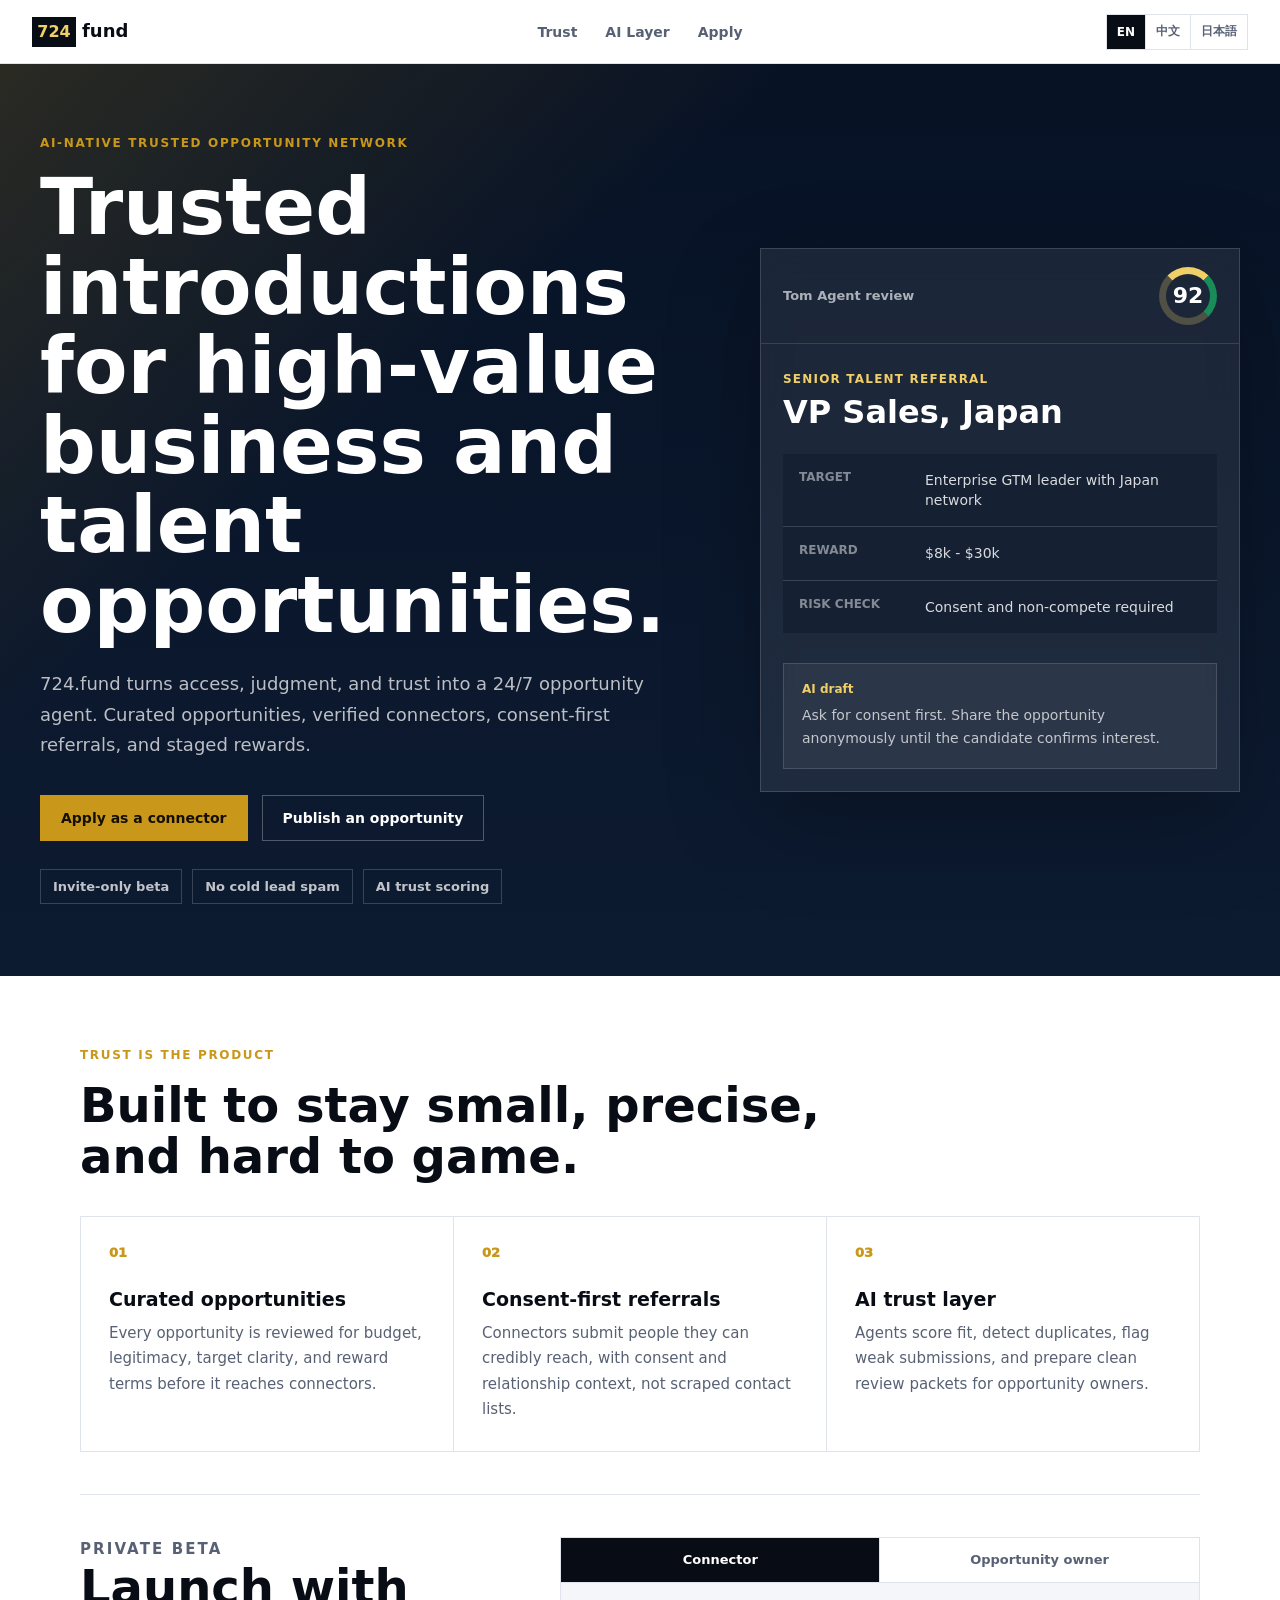
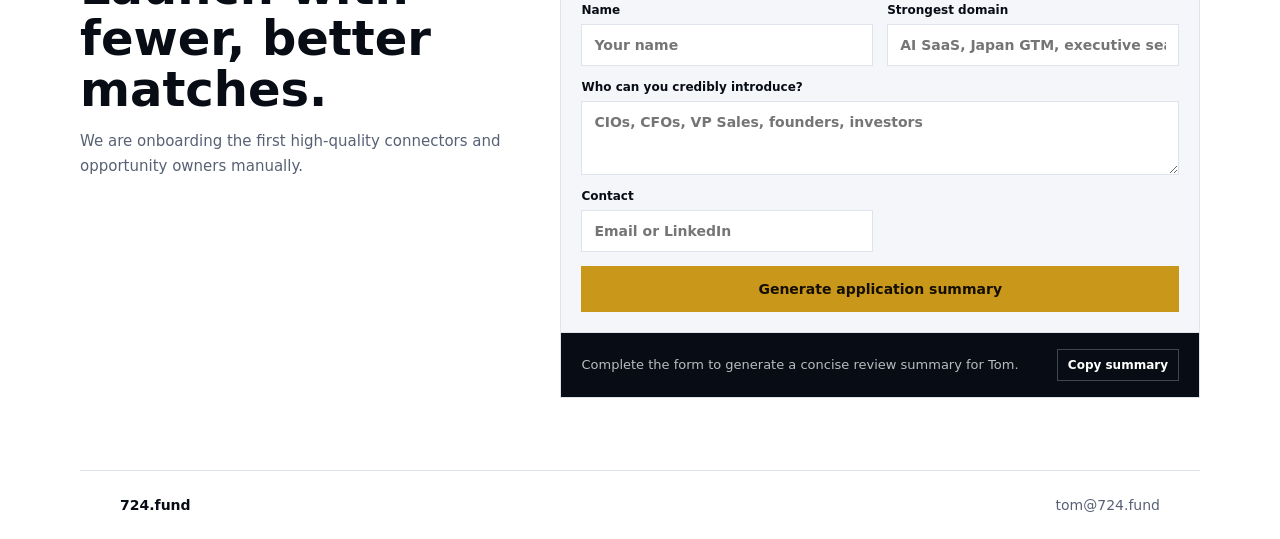
==== index.html @ 27dd355d "Launch multilingual static MVP" ====
<!doctype html>
<html lang="en">
  <head>
    <meta charset="utf-8" />
    <meta name="viewport" content="width=device-width, initial-scale=1" />
    <meta
      http-equiv="Content-Security-Policy"
      content="default-src 'self'; script-src 'self'; style-src 'self'; img-src 'self' data:; font-src 'self'; connect-src 'none'; object-src 'none'; base-uri 'none'; form-action 'self'"
    />
    <meta name="referrer" content="no-referrer" />
    <title>724.fund - Trusted opportunity network</title>
    <meta
      name="description"
      content="724.fund is an AI-native trusted opportunity network for high-value business and talent referrals."
    />
    <link rel="stylesheet" href="styles.css" />
  </head>
  <body>
    <header class="site-header">
      <a class="brand" href="#top" aria-label="724.fund">
        <span class="brand-mark">724</span>
        <span class="brand-name">fund</span>
      </a>

      <nav class="nav" aria-label="Primary">
        <a href="#trust" data-i18n="nav.trust">Trust</a>
        <a href="#ai" data-i18n="nav.ai">AI Layer</a>
        <a href="#apply" data-i18n="nav.apply">Apply</a>
      </nav>

      <div class="header-actions" aria-label="Language selector">
        <button class="lang-button active" type="button" data-lang="en">EN</button>
        <button class="lang-button" type="button" data-lang="zh">中文</button>
        <button class="lang-button" type="button" data-lang="ja">日本語</button>
      </div>
    </header>

    <main id="top">
      <section class="hero">
        <div class="hero-copy">
          <p class="eyebrow" data-i18n="hero.eyebrow">AI-native trusted opportunity network</p>
          <h1 data-i18n="hero.title">Trusted introductions for high-value business and talent opportunities.</h1>
          <p class="lede" data-i18n="hero.lede">
            724.fund turns access, judgment, and trust into a 24/7 opportunity agent. Curated opportunities, verified connectors, consent-first referrals, and staged rewards.
          </p>
          <div class="hero-actions">
            <a class="button button-primary" href="#apply" data-i18n="hero.connectorCta">Apply as a connector</a>
            <a class="button button-secondary" href="#apply" data-i18n="hero.publisherCta">Publish an opportunity</a>
          </div>
          <div class="principles" aria-label="Principles">
            <span data-i18n="hero.p1">Invite-only beta</span>
            <span data-i18n="hero.p2">No cold lead spam</span>
            <span data-i18n="hero.p3">AI trust scoring</span>
          </div>
        </div>

        <aside class="workbench" aria-label="Opportunity agent preview">
          <div class="workbench-header">
            <span data-i18n="preview.label">Tom Agent review</span>
            <strong>92</strong>
          </div>
          <div class="opportunity">
            <p data-i18n="preview.type">Senior talent referral</p>
            <h2 data-i18n="preview.title">VP Sales, Japan</h2>
            <dl>
              <div>
                <dt data-i18n="preview.target">Target</dt>
                <dd data-i18n="preview.targetValue">Enterprise GTM leader with Japan network</dd>
              </div>
              <div>
                <dt data-i18n="preview.reward">Reward</dt>
                <dd>$8k - $30k</dd>
              </div>
              <div>
                <dt data-i18n="preview.risk">Risk check</dt>
                <dd data-i18n="preview.riskValue">Consent and non-compete required</dd>
              </div>
            </dl>
          </div>
          <div class="agent-note">
            <span data-i18n="preview.noteLabel">AI draft</span>
            <p data-i18n="preview.note">
              Ask for consent first. Share the opportunity anonymously until the candidate confirms interest.
            </p>
          </div>
        </aside>
      </section>

      <section class="operating-system" id="trust">
        <div class="section-intro">
          <p class="eyebrow" data-i18n="trust.eyebrow">Trust is the product</p>
          <h2 data-i18n="trust.title">Built to stay small, precise, and hard to game.</h2>
        </div>

        <div class="trust-grid">
          <article>
            <span>01</span>
            <h3 data-i18n="trust.card1Title">Curated opportunities</h3>
            <p data-i18n="trust.card1Text">Every opportunity is reviewed for budget, legitimacy, target clarity, and reward terms before it reaches connectors.</p>
          </article>
          <article>
            <span>02</span>
            <h3 data-i18n="trust.card2Title">Consent-first referrals</h3>
            <p data-i18n="trust.card2Text">Connectors submit people they can credibly reach, with consent and relationship context, not scraped contact lists.</p>
          </article>
          <article id="ai">
            <span>03</span>
            <h3 data-i18n="trust.card3Title">AI trust layer</h3>
            <p data-i18n="trust.card3Text">Agents score fit, detect duplicates, flag weak submissions, and prepare clean review packets for opportunity owners.</p>
          </article>
        </div>

        <div class="apply-panel" id="apply">
          <div class="apply-copy">
            <p class="eyebrow" data-i18n="apply.eyebrow">Private beta</p>
            <h2 data-i18n="apply.title">Launch with fewer, better matches.</h2>
            <p data-i18n="apply.text">
              We are onboarding the first high-quality connectors and opportunity owners manually.
            </p>
          </div>

          <div class="apply-card">
            <div class="tabs" role="tablist" aria-label="Application type">
              <button class="tab active" type="button" data-tab="connector" data-i18n="apply.connectorTab">Connector</button>
              <button class="tab" type="button" data-tab="publisher" data-i18n="apply.publisherTab">Opportunity owner</button>
            </div>

            <form class="apply-form active" data-panel="connector">
              <label>
                <span data-i18n="form.name">Name</span>
                <input name="name" type="text" autocomplete="name" data-i18n-placeholder="form.namePlaceholder" placeholder="Your name" />
              </label>
              <label>
                <span data-i18n="form.domain">Strongest domain</span>
                <input name="domain" type="text" data-i18n-placeholder="form.domainPlaceholder" placeholder="AI SaaS, Japan GTM, executive search" />
              </label>
              <label class="full">
                <span data-i18n="form.network">Who can you credibly introduce?</span>
                <textarea name="network" rows="3" data-i18n-placeholder="form.networkPlaceholder" placeholder="CIOs, CFOs, VP Sales, founders, investors"></textarea>
              </label>
              <label>
                <span data-i18n="form.contact">Contact</span>
                <input name="contact" type="text" autocomplete="email" data-i18n-placeholder="form.contactPlaceholder" placeholder="Email or LinkedIn" />
              </label>
              <button class="button button-primary full" type="submit" data-i18n="form.generate">Generate application summary</button>
            </form>

            <form class="apply-form" data-panel="publisher">
              <label>
                <span data-i18n="form.opportunity">Opportunity</span>
                <input name="opportunity" type="text" data-i18n-placeholder="form.opportunityPlaceholder" placeholder="VP Sales Japan / Enterprise AI intro" />
              </label>
              <label>
                <span data-i18n="form.target">Target profile</span>
                <input name="target" type="text" data-i18n-placeholder="form.targetPlaceholder" placeholder="Who exactly should be introduced?" />
              </label>
              <label class="full">
                <span data-i18n="form.reward">Reward terms</span>
                <input name="reward" type="text" data-i18n-placeholder="form.rewardPlaceholder" placeholder="$1k qualified meeting + success reward" />
              </label>
              <label>
                <span data-i18n="form.contact">Contact</span>
                <input name="contact" type="text" autocomplete="email" data-i18n-placeholder="form.contactPlaceholder" placeholder="Email or LinkedIn" />
              </label>
              <button class="button button-primary full" type="submit" data-i18n="form.generate">Generate application summary</button>
            </form>

            <div class="summary" aria-live="polite">
              <p id="summaryText" data-i18n="summary.default">Complete the form to generate a concise review summary for Tom.</p>
              <button class="text-button" type="button" data-copy-target="summaryText" data-i18n="summary.copy">Copy summary</button>
            </div>
          </div>
        </div>
      </section>
    </main>

    <footer class="site-footer">
      <span>724.fund</span>
      <a href="mailto:tom@724.fund">tom@724.fund</a>
    </footer>

    <script src="app.js"></script>
  </body>
</html>
---- styles.css ----
:root {
  color-scheme: light;
  --ink: #080c14;
  --muted: #586174;
  --line: #dfe4ec;
  --paper: #ffffff;
  --soft: #f4f6f9;
  --navy: #071225;
  --navy-2: #0d1b31;
  --gold: #c9981a;
  --gold-2: #f0cf68;
  --green: #1a8c5a;
  --red: #b94b4b;
  font-family:
    Inter, ui-sans-serif, system-ui, -apple-system, BlinkMacSystemFont, "Segoe UI", sans-serif;
}

* {
  box-sizing: border-box;
}

html {
  scroll-behavior: smooth;
}

body {
  margin: 0;
  background: var(--paper);
  color: var(--ink);
}

a {
  color: inherit;
  text-decoration: none;
}

button,
input,
textarea {
  font: inherit;
}

.site-header {
  position: sticky;
  top: 0;
  z-index: 10;
  display: grid;
  grid-template-columns: 1fr auto 1fr;
  min-height: 64px;
  align-items: center;
  gap: 24px;
  border-bottom: 1px solid var(--line);
  background: rgba(255, 255, 255, 0.94);
  padding: 0 32px;
  backdrop-filter: blur(18px);
}

.brand {
  display: inline-flex;
  width: fit-content;
  align-items: baseline;
  gap: 6px;
  font-weight: 850;
}

.brand-mark {
  display: inline-flex;
  width: 44px;
  height: 30px;
  align-items: center;
  justify-content: center;
  background: var(--ink);
  color: var(--gold-2);
}

.brand-name {
  font-size: 18px;
}

.nav {
  display: flex;
  gap: 28px;
  color: var(--muted);
  font-size: 14px;
  font-weight: 750;
}

.nav a:hover {
  color: var(--gold);
}

.header-actions {
  display: flex;
  justify-self: end;
  border: 1px solid var(--line);
  background: var(--paper);
}

.lang-button {
  min-height: 34px;
  border: 0;
  border-right: 1px solid var(--line);
  background: transparent;
  padding: 0 10px;
  color: var(--muted);
  cursor: pointer;
  font-size: 12px;
  font-weight: 850;
}

.lang-button:last-child {
  border-right: 0;
}

.lang-button.active {
  background: var(--ink);
  color: var(--paper);
}

.hero,
.operating-system {
  min-height: calc(100vh - 64px);
  padding: 72px 40px;
}

.hero {
  display: grid;
  grid-template-columns: minmax(0, 1fr) minmax(380px, 480px);
  gap: 64px;
  align-items: center;
  background:
    linear-gradient(140deg, rgba(201, 152, 26, 0.18), transparent 34%),
    linear-gradient(180deg, var(--navy), var(--navy-2));
  color: var(--paper);
}

.hero-copy,
.workbench,
.section-intro,
.trust-grid,
.apply-panel,
.site-footer {
  width: min(1120px, 100%);
  margin: 0 auto;
}

.hero-copy {
  margin-right: 0;
}

.eyebrow {
  margin: 0 0 18px;
  color: var(--gold);
  font-size: 12px;
  font-weight: 900;
  letter-spacing: 0.14em;
  text-transform: uppercase;
}

h1,
h2,
h3,
p {
  margin-top: 0;
}

h1 {
  max-width: 720px;
  margin-bottom: 24px;
  font-size: clamp(46px, 6.2vw, 78px);
  line-height: 1.02;
  letter-spacing: 0;
}

h2 {
  margin-bottom: 14px;
  font-size: clamp(30px, 4vw, 48px);
  line-height: 1.06;
  letter-spacing: 0;
}

h3 {
  margin-bottom: 10px;
  font-size: 19px;
  line-height: 1.2;
}

.lede {
  max-width: 650px;
  margin-bottom: 34px;
  color: rgba(255, 255, 255, 0.72);
  font-size: 18px;
  line-height: 1.7;
}

.hero-actions {
  display: flex;
  flex-wrap: wrap;
  gap: 14px;
  margin-bottom: 28px;
}

.button {
  display: inline-flex;
  min-height: 46px;
  align-items: center;
  justify-content: center;
  border: 1px solid transparent;
  padding: 0 20px;
  cursor: pointer;
  font-size: 14px;
  font-weight: 850;
}

.button-primary {
  background: var(--gold);
  color: #140f00;
}

.button-primary:hover {
  background: var(--gold-2);
}

.button-secondary {
  border-color: rgba(255, 255, 255, 0.28);
  color: var(--paper);
}

.button-secondary:hover {
  background: rgba(255, 255, 255, 0.07);
}

.principles {
  display: flex;
  flex-wrap: wrap;
  gap: 10px;
}

.principles span {
  border: 1px solid rgba(255, 255, 255, 0.18);
  padding: 9px 12px;
  color: rgba(255, 255, 255, 0.74);
  font-size: 13px;
  font-weight: 750;
}

.workbench {
  margin-left: 0;
  border: 1px solid rgba(255, 255, 255, 0.15);
  background: rgba(255, 255, 255, 0.08);
  box-shadow: 0 30px 90px rgba(0, 0, 0, 0.24);
  backdrop-filter: blur(18px);
}

.workbench-header {
  display: flex;
  align-items: center;
  justify-content: space-between;
  border-bottom: 1px solid rgba(255, 255, 255, 0.13);
  padding: 18px 22px;
  color: rgba(255, 255, 255, 0.64);
  font-size: 13px;
  font-weight: 800;
}

.workbench-header strong {
  display: inline-flex;
  width: 58px;
  height: 58px;
  align-items: center;
  justify-content: center;
  border: 7px solid rgba(240, 207, 104, 0.25);
  border-top-color: var(--gold-2);
  border-right-color: var(--green);
  border-radius: 50%;
  color: var(--paper);
  font-size: 22px;
}

.opportunity {
  padding: 28px 22px 8px;
}

.opportunity > p {
  margin-bottom: 10px;
  color: var(--gold-2);
  font-size: 12px;
  font-weight: 900;
  letter-spacing: 0.1em;
  text-transform: uppercase;
}

.opportunity h2 {
  color: var(--paper);
  font-size: 32px;
}

dl {
  display: grid;
  gap: 1px;
  margin: 24px 0 0;
  background: rgba(255, 255, 255, 0.13);
}

dl div {
  display: grid;
  grid-template-columns: 110px 1fr;
  gap: 16px;
  background: rgba(7, 18, 37, 0.7);
  padding: 16px;
}

dt {
  color: rgba(255, 255, 255, 0.48);
  font-size: 12px;
  font-weight: 850;
  text-transform: uppercase;
}

dd {
  margin: 0;
  color: rgba(255, 255, 255, 0.84);
  font-size: 14px;
  line-height: 1.45;
}

.agent-note {
  margin: 22px;
  border: 1px solid rgba(255, 255, 255, 0.13);
  background: rgba(255, 255, 255, 0.06);
  padding: 18px;
}

.agent-note span {
  display: block;
  margin-bottom: 8px;
  color: var(--gold-2);
  font-size: 12px;
  font-weight: 900;
}

.agent-note p {
  margin-bottom: 0;
  color: rgba(255, 255, 255, 0.72);
  font-size: 14px;
  line-height: 1.65;
}

.operating-system {
  background: var(--paper);
}

.section-intro {
  margin-bottom: 34px;
}

.section-intro h2 {
  max-width: 760px;
}

.trust-grid {
  display: grid;
  grid-template-columns: repeat(3, minmax(0, 1fr));
  border: 1px solid var(--line);
  background: var(--line);
  gap: 1px;
}

.trust-grid article {
  min-height: 230px;
  background: var(--paper);
  padding: 28px;
}

.trust-grid span {
  display: block;
  margin-bottom: 28px;
  color: var(--gold);
  font-size: 13px;
  font-weight: 950;
}

.trust-grid p,
.apply-copy p {
  margin-bottom: 0;
  color: var(--muted);
  font-size: 15px;
  line-height: 1.7;
}

.apply-panel {
  display: grid;
  grid-template-columns: minmax(260px, 0.82fr) minmax(0, 1.18fr);
  gap: 36px;
  align-items: start;
  margin-top: 42px;
  border-top: 1px solid var(--line);
  padding-top: 42px;
}

.apply-card {
  border: 1px solid var(--line);
  background: var(--soft);
}

.tabs {
  display: grid;
  grid-template-columns: 1fr 1fr;
  border-bottom: 1px solid var(--line);
}

.tab {
  min-height: 44px;
  border: 0;
  border-right: 1px solid var(--line);
  background: var(--paper);
  color: var(--muted);
  cursor: pointer;
  font-size: 13px;
  font-weight: 850;
}

.tab:last-child {
  border-right: 0;
}

.tab.active {
  background: var(--ink);
  color: var(--paper);
}

.apply-form {
  display: none;
  grid-template-columns: 1fr 1fr;
  gap: 14px;
  padding: 20px;
}

.apply-form.active {
  display: grid;
}

.apply-form label {
  display: grid;
  gap: 7px;
  color: var(--ink);
  font-size: 12px;
  font-weight: 850;
}

.full {
  grid-column: 1 / -1;
}

input,
textarea {
  width: 100%;
  border: 1px solid var(--line);
  background: var(--paper);
  padding: 12px;
  color: var(--ink);
  outline: none;
  font-size: 14px;
}

input:focus,
textarea:focus {
  border-color: var(--gold);
  box-shadow: 0 0 0 3px rgba(201, 152, 26, 0.14);
}

textarea {
  resize: vertical;
}

.apply-form .button {
  width: 100%;
}

.summary {
  display: flex;
  gap: 12px;
  align-items: center;
  justify-content: space-between;
  border-top: 1px solid var(--line);
  background: var(--ink);
  padding: 16px 20px;
}

.summary p {
  margin: 0;
  color: rgba(255, 255, 255, 0.72);
  font-size: 13px;
  line-height: 1.5;
}

.text-button {
  flex: 0 0 auto;
  border: 1px solid rgba(255, 255, 255, 0.24);
  background: transparent;
  padding: 8px 10px;
  color: var(--paper);
  cursor: pointer;
  font-size: 12px;
  font-weight: 850;
}

.text-button:hover {
  border-color: rgba(255, 255, 255, 0.56);
}

.site-footer {
  display: flex;
  justify-content: space-between;
  border-top: 1px solid var(--line);
  padding: 26px 40px;
  color: var(--muted);
  font-size: 14px;
}

.site-footer span {
  color: var(--ink);
  font-weight: 850;
}

.site-footer a:hover {
  color: var(--gold);
}

@media (max-width: 980px) {
  .site-header {
    grid-template-columns: 1fr auto;
    padding: 0 20px;
  }

  .nav {
    display: none;
  }

  .hero,
  .operating-system {
    min-height: auto;
    padding: 58px 22px;
  }

  .hero {
    grid-template-columns: 1fr;
    gap: 36px;
  }

  .hero-copy,
  .workbench {
    margin: 0 auto;
  }

  .trust-grid,
  .apply-panel {
    grid-template-columns: 1fr;
  }
}

@media (max-width: 640px) {
  .site-header {
    min-height: auto;
    gap: 12px;
    padding: 12px 16px;
  }

  .brand-mark {
    width: 40px;
    height: 28px;
  }

  .header-actions {
    width: 100%;
    grid-column: 1 / -1;
    justify-self: stretch;
  }

  .lang-button {
    flex: 1;
  }

  h1 {
    font-size: 34px;
  }

  h2 {
    font-size: 28px;
  }

  .hero,
  .operating-system {
    padding: 42px 18px;
  }

  .hero {
    gap: 24px;
  }

  .lede {
    margin-bottom: 24px;
    font-size: 15px;
  }

  .hero-actions {
    margin-bottom: 18px;
  }

  .principles {
    gap: 8px;
  }

  .principles span {
    padding: 7px 9px;
    font-size: 12px;
  }

  .workbench-header {
    padding: 14px 16px;
  }

  .workbench-header strong {
    width: 48px;
    height: 48px;
    border-width: 6px;
    font-size: 18px;
  }

  .opportunity {
    padding: 18px 16px;
  }

  .opportunity h2 {
    margin-bottom: 0;
    font-size: 26px;
  }

  .opportunity dl,
  .agent-note {
    display: none;
  }

  .section-intro {
    margin-bottom: 22px;
  }

  .trust-grid article {
    min-height: auto;
    padding: 20px;
  }

  .trust-grid span {
    margin-bottom: 14px;
  }

  .trust-grid p,
  .apply-copy p {
    font-size: 14px;
  }

  .apply-panel {
    gap: 22px;
    margin-top: 28px;
    padding-top: 28px;
  }

  .apply-form {
    gap: 12px;
    padding: 16px;
  }

  .hero-actions,
  .apply-form {
    grid-template-columns: 1fr;
  }

  .button {
    width: 100%;
  }

  dl div {
    grid-template-columns: 1fr;
    gap: 6px;
  }

  .summary,
  .site-footer {
    align-items: flex-start;
    flex-direction: column;
  }
}
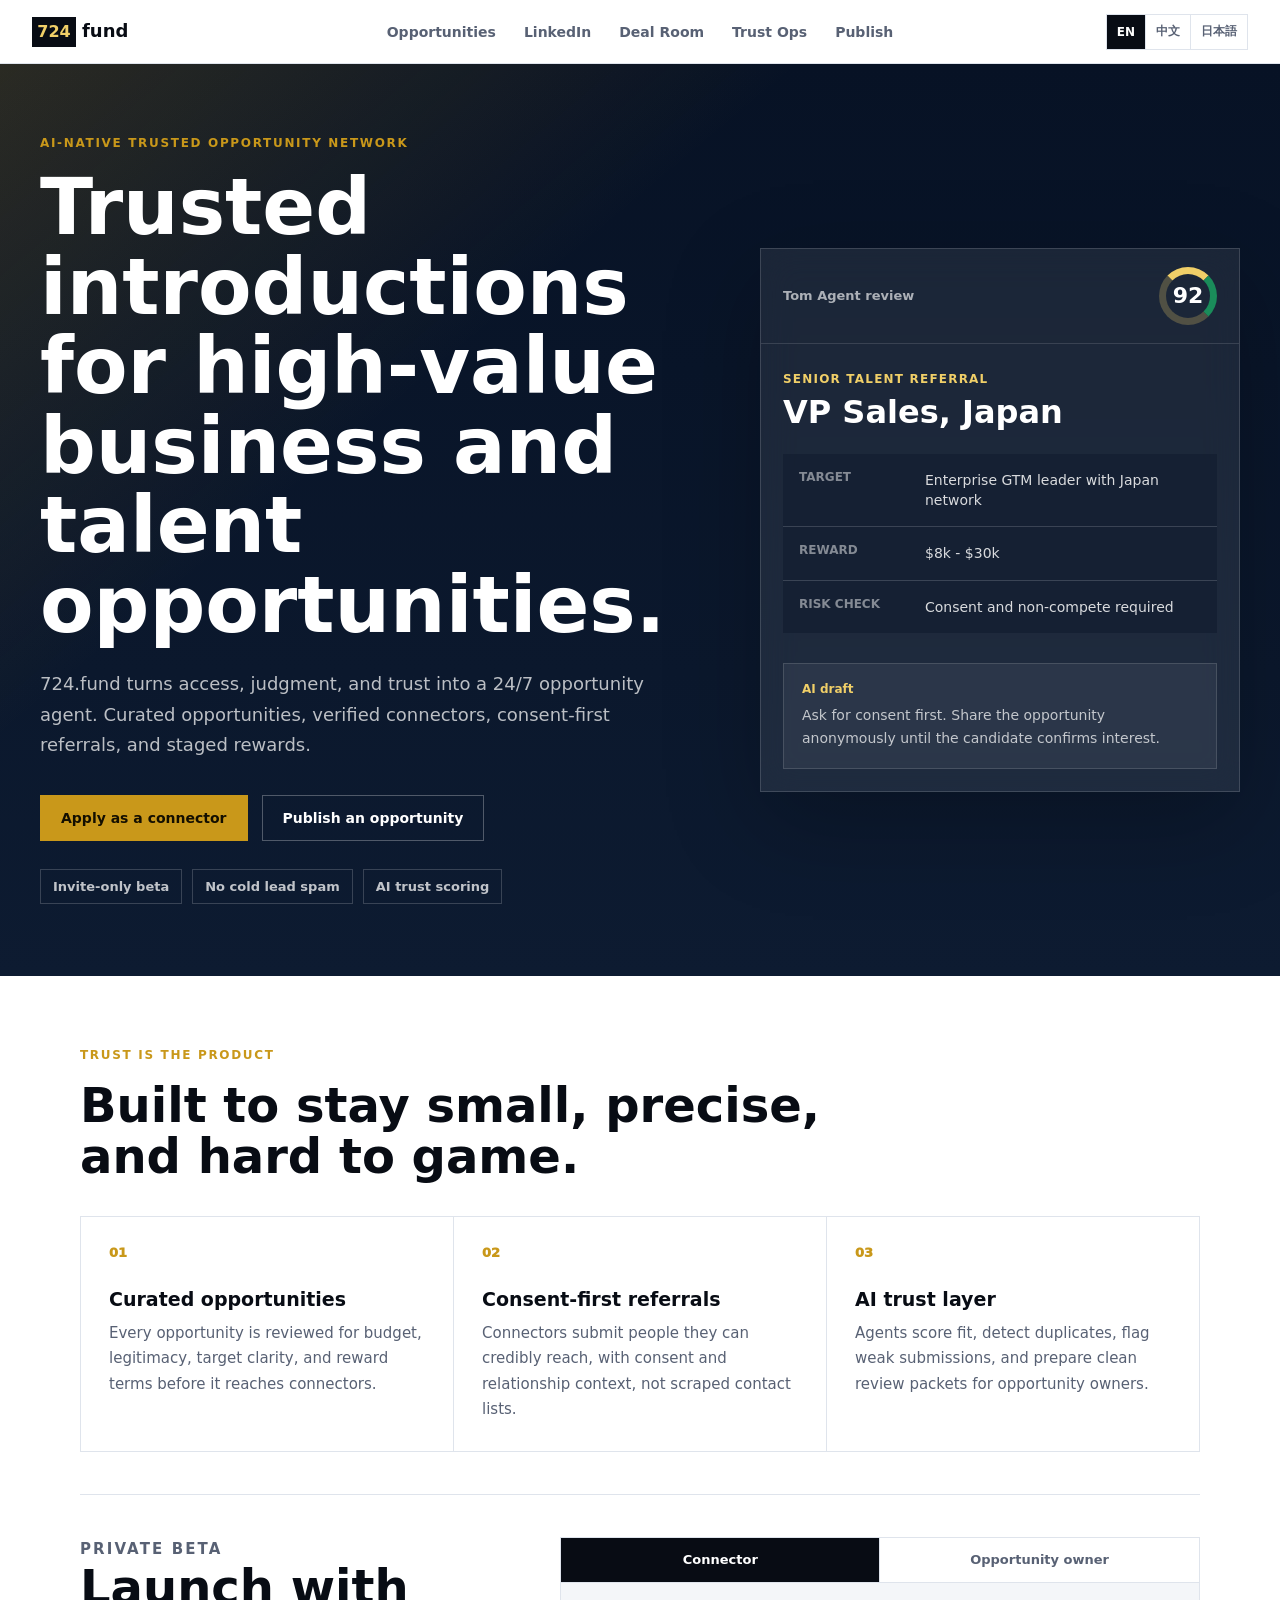
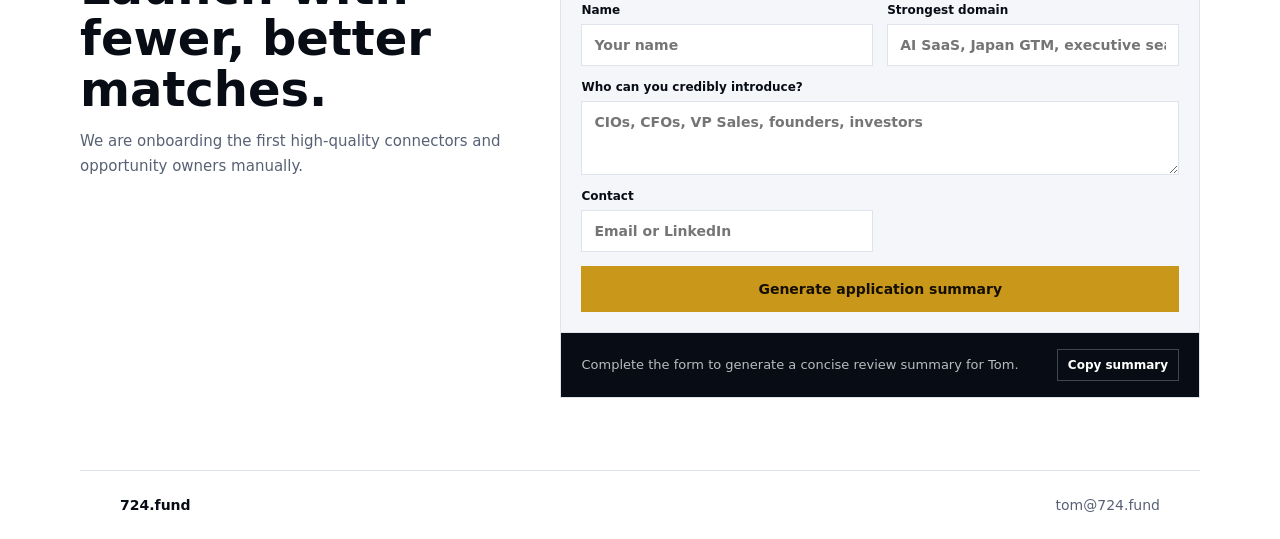
==== commit d7a70a9d: "Build interactive MVP product flows" ====
--- a/index.html
+++ b/index.html
@@ -23,9 +23,11 @@
       </a>
 
       <nav class="nav" aria-label="Primary">
-        <a href="#trust" data-i18n="nav.trust">Trust</a>
-        <a href="#ai" data-i18n="nav.ai">AI Layer</a>
-        <a href="#apply" data-i18n="nav.apply">Apply</a>
+        <a href="opportunities.html">Opportunities</a>
+        <a href="linkedin.html">LinkedIn</a>
+        <a href="deal-room.html">Deal Room</a>
+        <a href="trust.html">Trust Ops</a>
+        <a href="publish.html">Publish</a>
       </nav>
 
       <div class="header-actions" aria-label="Language selector">
@@ -44,8 +46,8 @@
             724.fund turns access, judgment, and trust into a 24/7 opportunity agent. Curated opportunities, verified connectors, consent-first referrals, and staged rewards.
           </p>
           <div class="hero-actions">
-            <a class="button button-primary" href="#apply" data-i18n="hero.connectorCta">Apply as a connector</a>
-            <a class="button button-secondary" href="#apply" data-i18n="hero.publisherCta">Publish an opportunity</a>
+            <a class="button button-primary" href="opportunities.html" data-i18n="hero.connectorCta">Apply as a connector</a>
+            <a class="button button-secondary" href="publish.html" data-i18n="hero.publisherCta">Publish an opportunity</a>
           </div>
           <div class="principles" aria-label="Principles">
             <span data-i18n="hero.p1">Invite-only beta</span>
--- a/styles.css
+++ b/styles.css
@@ -89,6 +89,10 @@
   color: var(--gold);
 }
 
+.nav a.active {
+  color: var(--ink);
+}
+
 .header-actions {
   display: flex;
   justify-self: end;
@@ -527,6 +531,348 @@
   color: var(--gold);
 }
 
+.small-link {
+  display: inline-flex;
+  min-height: 34px;
+  align-items: center;
+  border: 1px solid var(--line);
+  padding: 0 12px;
+  color: var(--ink);
+  font-size: 12px;
+  font-weight: 850;
+}
+
+.app-page {
+  min-height: calc(100vh - 64px);
+  background: var(--soft);
+  padding: 44px 32px 72px;
+}
+
+.page-hero,
+.toolbar,
+.opportunity-board,
+.two-column,
+.deal-layout,
+.metric-grid {
+  width: min(1180px, 100%);
+  margin: 0 auto;
+}
+
+.page-hero {
+  margin-bottom: 28px;
+  border: 1px solid var(--line);
+  background: var(--paper);
+  padding: 34px;
+}
+
+.page-hero.compact {
+  padding: 28px 34px;
+}
+
+.page-hero h1 {
+  max-width: 860px;
+  margin-bottom: 16px;
+  font-size: clamp(38px, 5vw, 64px);
+}
+
+.page-lede {
+  max-width: 780px;
+  margin-bottom: 0;
+  color: var(--muted);
+  font-size: 17px;
+  line-height: 1.7;
+}
+
+.toolbar {
+  display: flex;
+  flex-wrap: wrap;
+  gap: 10px;
+  align-items: center;
+  margin-bottom: 18px;
+}
+
+.chip,
+.pill {
+  border: 1px solid var(--line);
+  background: var(--paper);
+  color: var(--muted);
+  font-size: 12px;
+  font-weight: 850;
+}
+
+.chip {
+  min-height: 38px;
+  padding: 0 14px;
+  cursor: pointer;
+}
+
+.chip.active {
+  background: var(--ink);
+  color: var(--paper);
+}
+
+.pill {
+  display: inline-flex;
+  width: fit-content;
+  padding: 7px 9px;
+}
+
+.toolbar-status {
+  margin-left: auto;
+  color: var(--muted);
+  font-size: 13px;
+  font-weight: 750;
+}
+
+.opportunity-board {
+  display: grid;
+  grid-template-columns: repeat(3, minmax(0, 1fr));
+  gap: 16px;
+}
+
+.product-card,
+.panel,
+.pipeline-column,
+.metric-grid div {
+  border: 1px solid var(--line);
+  background: var(--paper);
+}
+
+.product-card {
+  display: flex;
+  min-height: 390px;
+  flex-direction: column;
+  padding: 24px;
+}
+
+.product-card h2 {
+  margin-bottom: 10px;
+  font-size: 26px;
+}
+
+.product-card p {
+  color: var(--muted);
+  font-size: 15px;
+  line-height: 1.65;
+}
+
+.score-line {
+  display: grid;
+  gap: 8px;
+  margin: 18px 0;
+  border-top: 1px solid var(--line);
+  border-bottom: 1px solid var(--line);
+  padding: 14px 0;
+  color: var(--muted);
+  font-size: 13px;
+}
+
+.score-line span:first-child {
+  color: var(--green);
+  font-weight: 900;
+}
+
+.button-row {
+  display: flex;
+  flex-wrap: wrap;
+  gap: 10px;
+  margin-top: auto;
+}
+
+.button-light {
+  border-color: var(--line);
+  background: var(--paper);
+  color: var(--ink);
+}
+
+.button:disabled {
+  cursor: not-allowed;
+  opacity: 0.55;
+}
+
+.two-column {
+  display: grid;
+  grid-template-columns: minmax(0, 1fr) minmax(0, 1fr);
+  gap: 18px;
+}
+
+.panel {
+  padding: 24px;
+}
+
+.panel-heading {
+  margin-bottom: 20px;
+}
+
+.panel h2 {
+  font-size: 30px;
+}
+
+.muted {
+  color: var(--muted);
+  line-height: 1.65;
+}
+
+.status-list {
+  display: grid;
+  gap: 1px;
+  margin-top: 20px;
+  background: var(--line);
+}
+
+.status-list div {
+  display: flex;
+  justify-content: space-between;
+  gap: 16px;
+  background: var(--paper);
+  padding: 13px 0;
+}
+
+.status-list span {
+  color: var(--muted);
+}
+
+.stack-form {
+  display: grid;
+  gap: 14px;
+}
+
+.stack-form label {
+  display: grid;
+  gap: 8px;
+  color: var(--ink);
+  font-size: 13px;
+  font-weight: 850;
+}
+
+.recommendation-list,
+.review-list,
+.failure-list,
+.activity-feed {
+  display: grid;
+  gap: 12px;
+}
+
+.recommendation-item,
+.review-item,
+.failure-item {
+  border: 1px solid var(--line);
+  background: #fbfcfe;
+  padding: 18px;
+}
+
+.recommendation-item h3,
+.review-item h3,
+.failure-item h3 {
+  margin-top: 12px;
+}
+
+.deal-layout {
+  display: grid;
+  grid-template-columns: minmax(0, 1.25fr) minmax(320px, 0.75fr);
+  gap: 18px;
+}
+
+.pipeline {
+  display: grid;
+  grid-template-columns: repeat(4, minmax(0, 1fr));
+  gap: 12px;
+}
+
+.pipeline-column {
+  min-height: 420px;
+  padding: 18px;
+}
+
+.pipeline-column h2 {
+  margin-bottom: 18px;
+  font-size: 21px;
+}
+
+.pipeline-item {
+  border: 1px solid var(--line);
+  background: var(--soft);
+  padding: 12px;
+  color: var(--ink);
+  font-size: 14px;
+  line-height: 1.45;
+}
+
+.activity-feed {
+  margin-top: 22px;
+  border-top: 1px solid var(--line);
+  padding-top: 18px;
+}
+
+.activity-feed p {
+  margin: 0;
+  border-left: 3px solid var(--gold);
+  padding-left: 10px;
+  color: var(--muted);
+  font-size: 13px;
+  line-height: 1.5;
+}
+
+.metric-grid {
+  display: grid;
+  grid-template-columns: repeat(4, minmax(0, 1fr));
+  gap: 12px;
+  margin-bottom: 18px;
+}
+
+.metric-grid div {
+  padding: 20px;
+}
+
+.metric-grid span,
+.metric-grid small {
+  display: block;
+  color: var(--muted);
+  font-size: 12px;
+  font-weight: 850;
+  text-transform: uppercase;
+}
+
+.metric-grid strong {
+  display: block;
+  margin: 12px 0 8px;
+  color: var(--ink);
+  font-size: 34px;
+}
+
+.brief-output {
+  min-height: 250px;
+  white-space: pre-line;
+  border: 1px solid var(--line);
+  background: #fbfcfe;
+  padding: 18px;
+  color: var(--muted);
+  line-height: 1.7;
+}
+
+.toast {
+  position: fixed;
+  right: 24px;
+  bottom: 24px;
+  z-index: 30;
+  max-width: min(360px, calc(100vw - 48px));
+  transform: translateY(16px);
+  border: 1px solid rgba(255, 255, 255, 0.15);
+  background: var(--ink);
+  color: var(--paper);
+  padding: 14px 16px;
+  font-size: 14px;
+  font-weight: 800;
+  opacity: 0;
+  pointer-events: none;
+  transition: opacity 160ms ease, transform 160ms ease;
+}
+
+.toast.visible {
+  transform: translateY(0);
+  opacity: 1;
+}
+
 @media (max-width: 980px) {
   .site-header {
     grid-template-columns: 1fr auto;
@@ -554,7 +900,12 @@
   }
 
   .trust-grid,
-  .apply-panel {
+  .apply-panel,
+  .opportunity-board,
+  .two-column,
+  .deal-layout,
+  .pipeline,
+  .metric-grid {
     grid-template-columns: 1fr;
   }
 }
@@ -689,4 +1040,28 @@
     align-items: flex-start;
     flex-direction: column;
   }
-}
+
+  .app-page {
+    padding: 24px 16px 48px;
+  }
+
+  .page-hero,
+  .page-hero.compact,
+  .panel,
+  .product-card {
+    padding: 20px;
+  }
+
+  .page-hero h1 {
+    font-size: 34px;
+  }
+
+  .toolbar-status {
+    width: 100%;
+    margin-left: 0;
+  }
+
+  .pipeline-column {
+    min-height: auto;
+  }
+}
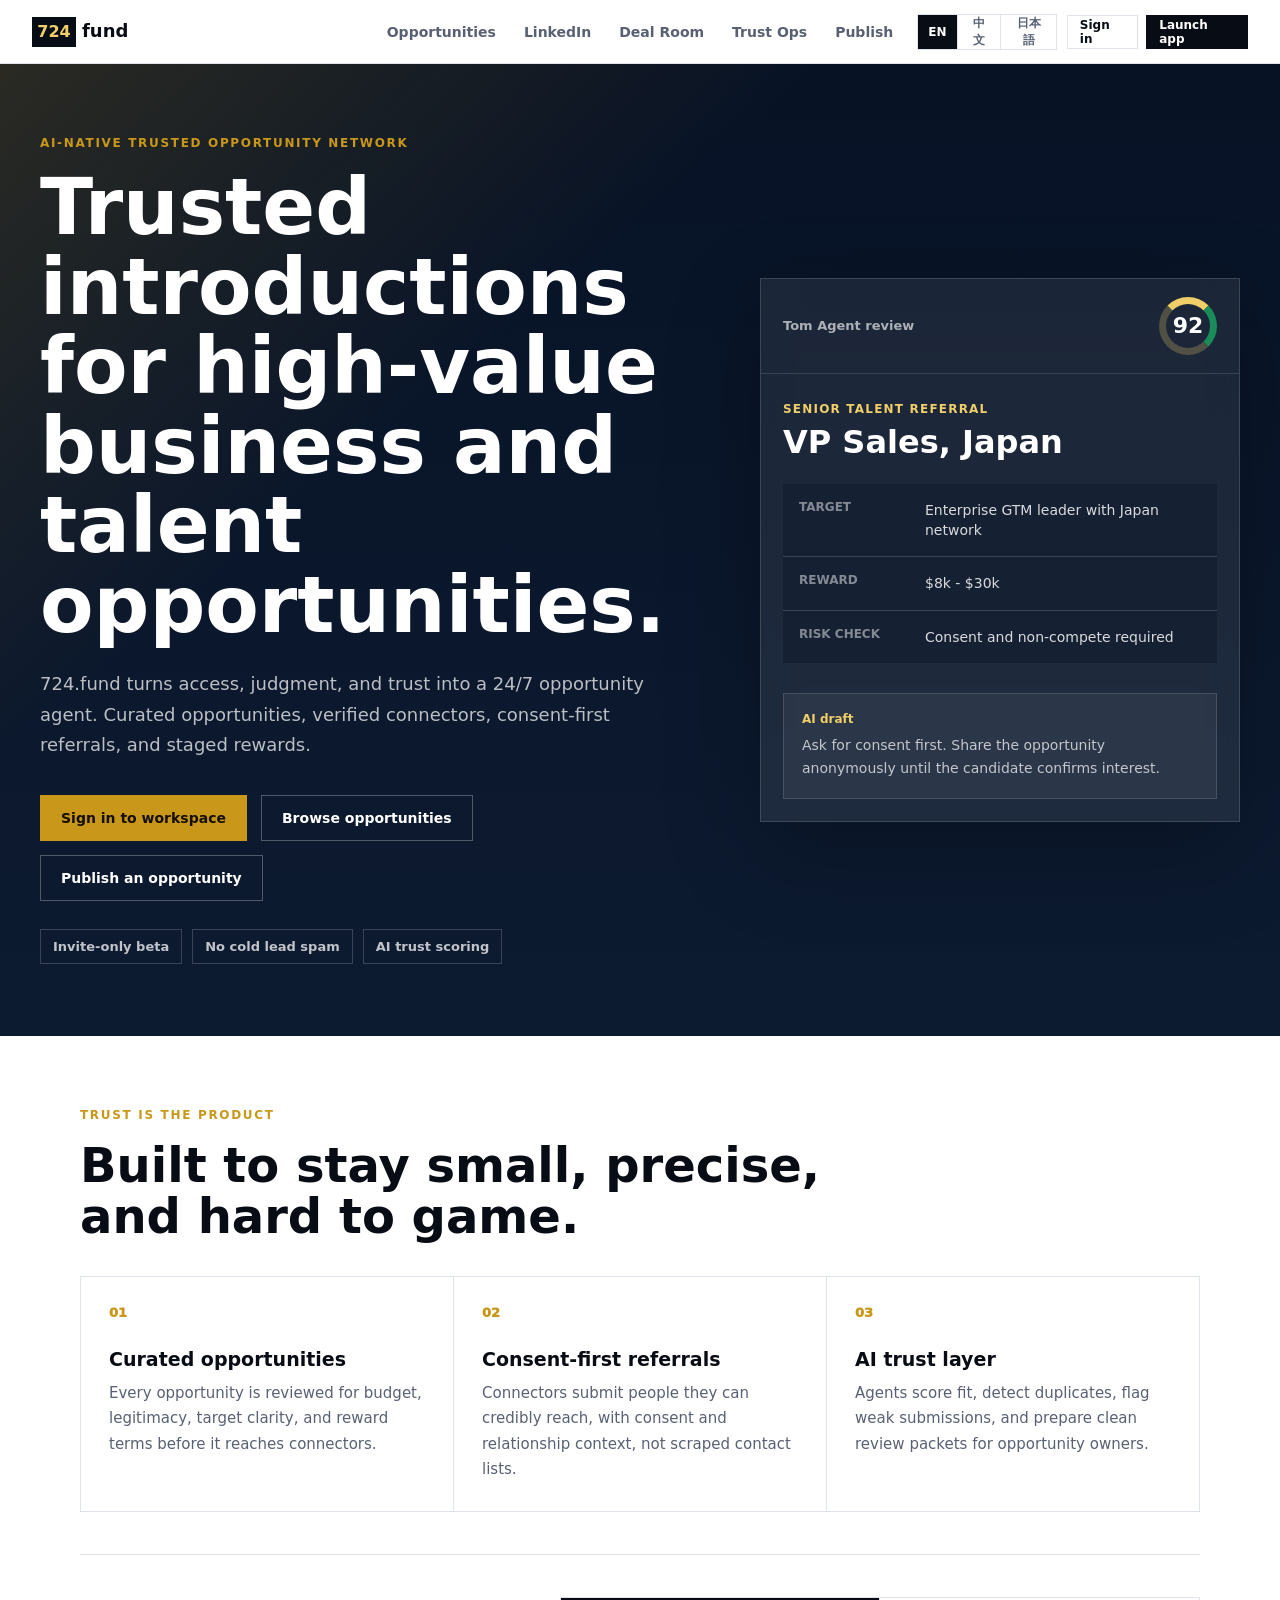
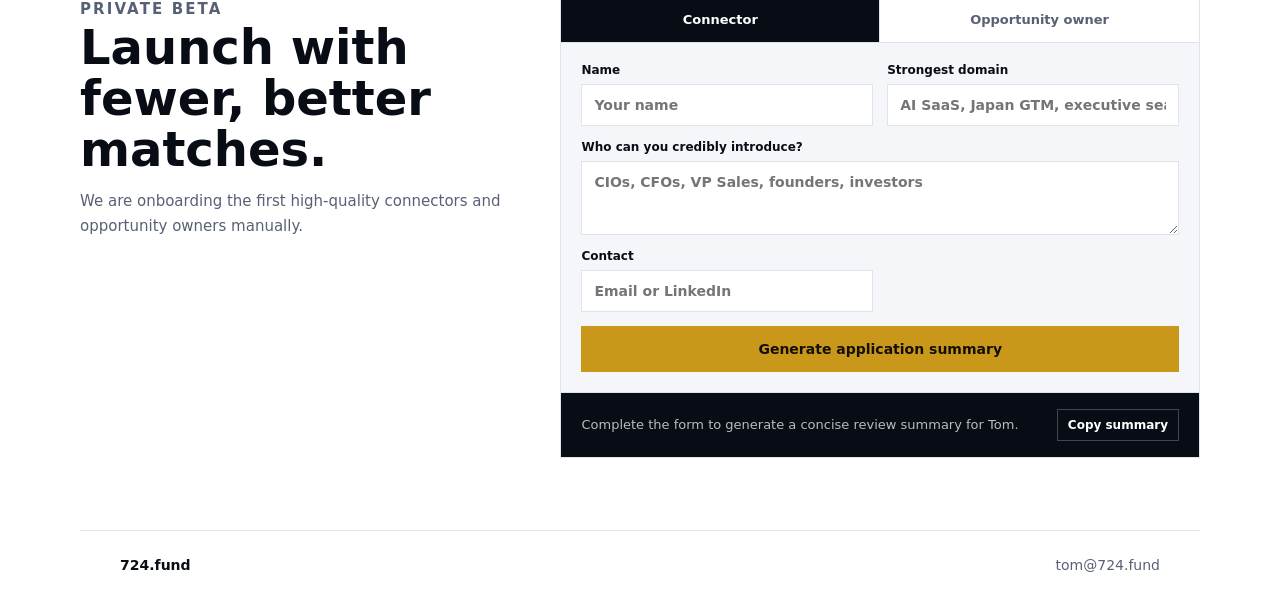
==== commit 0b0a07d5: "Add login entry and demo workspace auth" ====
--- a/index.html
+++ b/index.html
@@ -30,10 +30,16 @@
         <a href="publish.html">Publish</a>
       </nav>
 
-      <div class="header-actions" aria-label="Language selector">
-        <button class="lang-button active" type="button" data-lang="en">EN</button>
-        <button class="lang-button" type="button" data-lang="zh">中文</button>
-        <button class="lang-button" type="button" data-lang="ja">日本語</button>
+      <div class="header-actions home-actions" aria-label="Language and account">
+        <div class="language-switcher" aria-label="Language selector">
+          <button class="lang-button active" type="button" data-lang="en">EN</button>
+          <button class="lang-button" type="button" data-lang="zh">中文</button>
+          <button class="lang-button" type="button" data-lang="ja">日本語</button>
+        </div>
+        <nav class="auth-links" aria-label="Account">
+          <a class="small-link" href="login.html" data-auth-label data-i18n="auth.signIn">Sign in</a>
+          <a class="small-link small-link-dark" href="login.html" data-workspace-link data-i18n="auth.launchApp">Launch app</a>
+        </nav>
       </div>
     </header>
 
@@ -46,7 +52,8 @@
             724.fund turns access, judgment, and trust into a 24/7 opportunity agent. Curated opportunities, verified connectors, consent-first referrals, and staged rewards.
           </p>
           <div class="hero-actions">
-            <a class="button button-primary" href="opportunities.html" data-i18n="hero.connectorCta">Apply as a connector</a>
+            <a class="button button-primary" href="login.html" data-i18n="hero.loginCta">Sign in to workspace</a>
+            <a class="button button-secondary" href="opportunities.html" data-i18n="hero.connectorCta">Browse opportunities</a>
             <a class="button button-secondary" href="publish.html" data-i18n="hero.publisherCta">Publish an opportunity</a>
           </div>
           <div class="principles" aria-label="Principles">
--- a/styles.css
+++ b/styles.css
@@ -95,9 +95,21 @@
 
 .header-actions {
   display: flex;
+  align-items: center;
+  gap: 10px;
   justify-self: end;
+}
+
+.language-switcher,
+.auth-actions {
+  display: flex;
   border: 1px solid var(--line);
   background: var(--paper);
+}
+
+.auth-links {
+  display: flex;
+  gap: 8px;
 }
 
 .lang-button {
@@ -542,6 +554,22 @@
   font-weight: 850;
 }
 
+.small-link.active,
+.small-link:hover {
+  border-color: #c7ceda;
+}
+
+.small-link-dark {
+  border-color: var(--ink);
+  background: var(--ink);
+  color: var(--paper);
+}
+
+.small-link-dark:hover {
+  background: var(--navy-2);
+  color: var(--paper);
+}
+
 .app-page {
   min-height: calc(100vh - 64px);
   background: var(--soft);
@@ -848,6 +876,136 @@
   padding: 18px;
   color: var(--muted);
   line-height: 1.7;
+}
+
+.auth-page {
+  min-height: calc(100vh - 64px);
+  background:
+    linear-gradient(135deg, rgba(201, 152, 26, 0.12), transparent 34%),
+    var(--soft);
+  padding: 56px 32px 72px;
+}
+
+.auth-layout {
+  display: grid;
+  width: min(1120px, 100%);
+  grid-template-columns: minmax(0, 0.92fr) minmax(360px, 0.68fr);
+  gap: 36px;
+  align-items: center;
+  margin: 0 auto;
+}
+
+.auth-copy h1 {
+  max-width: 680px;
+  margin-bottom: 18px;
+  font-size: clamp(42px, 5vw, 68px);
+}
+
+.auth-proof {
+  display: grid;
+  grid-template-columns: repeat(3, minmax(0, 1fr));
+  gap: 1px;
+  max-width: 760px;
+  margin-top: 34px;
+  border: 1px solid var(--line);
+  background: var(--line);
+}
+
+.auth-proof div {
+  min-height: 120px;
+  background: var(--paper);
+  padding: 18px;
+}
+
+.auth-proof span {
+  display: block;
+  margin-bottom: 18px;
+  color: var(--gold);
+  font-size: 12px;
+  font-weight: 950;
+}
+
+.auth-proof strong {
+  display: block;
+  line-height: 1.35;
+}
+
+.login-panel {
+  border: 1px solid var(--line);
+  background: var(--paper);
+  padding: 26px;
+  box-shadow: 0 22px 70px rgba(8, 12, 20, 0.08);
+}
+
+.login-form {
+  display: grid;
+  gap: 16px;
+}
+
+.login-form label {
+  display: grid;
+  gap: 8px;
+  color: var(--ink);
+  font-size: 13px;
+  font-weight: 850;
+}
+
+.role-grid {
+  display: grid;
+  gap: 10px;
+  margin: 0;
+  border: 0;
+  padding: 0;
+}
+
+.role-grid legend {
+  margin-bottom: 2px;
+  color: var(--ink);
+  font-size: 13px;
+  font-weight: 850;
+}
+
+.role-card {
+  display: grid;
+  gap: 6px;
+  width: 100%;
+  border: 1px solid var(--line);
+  background: #fbfcfe;
+  padding: 14px;
+  color: var(--ink);
+  text-align: left;
+  cursor: pointer;
+}
+
+.role-card span {
+  color: var(--gold);
+  font-size: 12px;
+  font-weight: 950;
+  text-transform: uppercase;
+}
+
+.role-card strong {
+  font-size: 14px;
+  line-height: 1.45;
+}
+
+.role-card.active {
+  border-color: var(--ink);
+  background: var(--ink);
+  color: var(--paper);
+}
+
+.role-card.active span {
+  color: var(--gold-2);
+}
+
+.auth-note {
+  margin: 18px 0 0;
+  border-top: 1px solid var(--line);
+  padding-top: 16px;
+  color: var(--muted);
+  font-size: 13px;
+  line-height: 1.6;
 }
 
 .toast {
@@ -905,7 +1063,12 @@
   .two-column,
   .deal-layout,
   .pipeline,
-  .metric-grid {
+  .metric-grid,
+  .auth-layout {
+    grid-template-columns: 1fr;
+  }
+
+  .auth-proof {
     grid-template-columns: 1fr;
   }
 }
@@ -925,11 +1088,24 @@
   .header-actions {
     width: 100%;
     grid-column: 1 / -1;
+    flex-wrap: wrap;
     justify-self: stretch;
+  }
+
+  .language-switcher,
+  .auth-links,
+  .auth-actions {
+    width: 100%;
   }
 
   .lang-button {
     flex: 1;
+  }
+
+  .auth-links .small-link,
+  .auth-actions .small-link {
+    flex: 1;
+    justify-content: center;
   }
 
   h1 {
@@ -1045,10 +1221,19 @@
     padding: 24px 16px 48px;
   }
 
+  .auth-page {
+    padding: 34px 16px 48px;
+  }
+
+  .auth-copy h1 {
+    font-size: 34px;
+  }
+
   .page-hero,
   .page-hero.compact,
   .panel,
-  .product-card {
+  .product-card,
+  .login-panel {
     padding: 20px;
   }
 
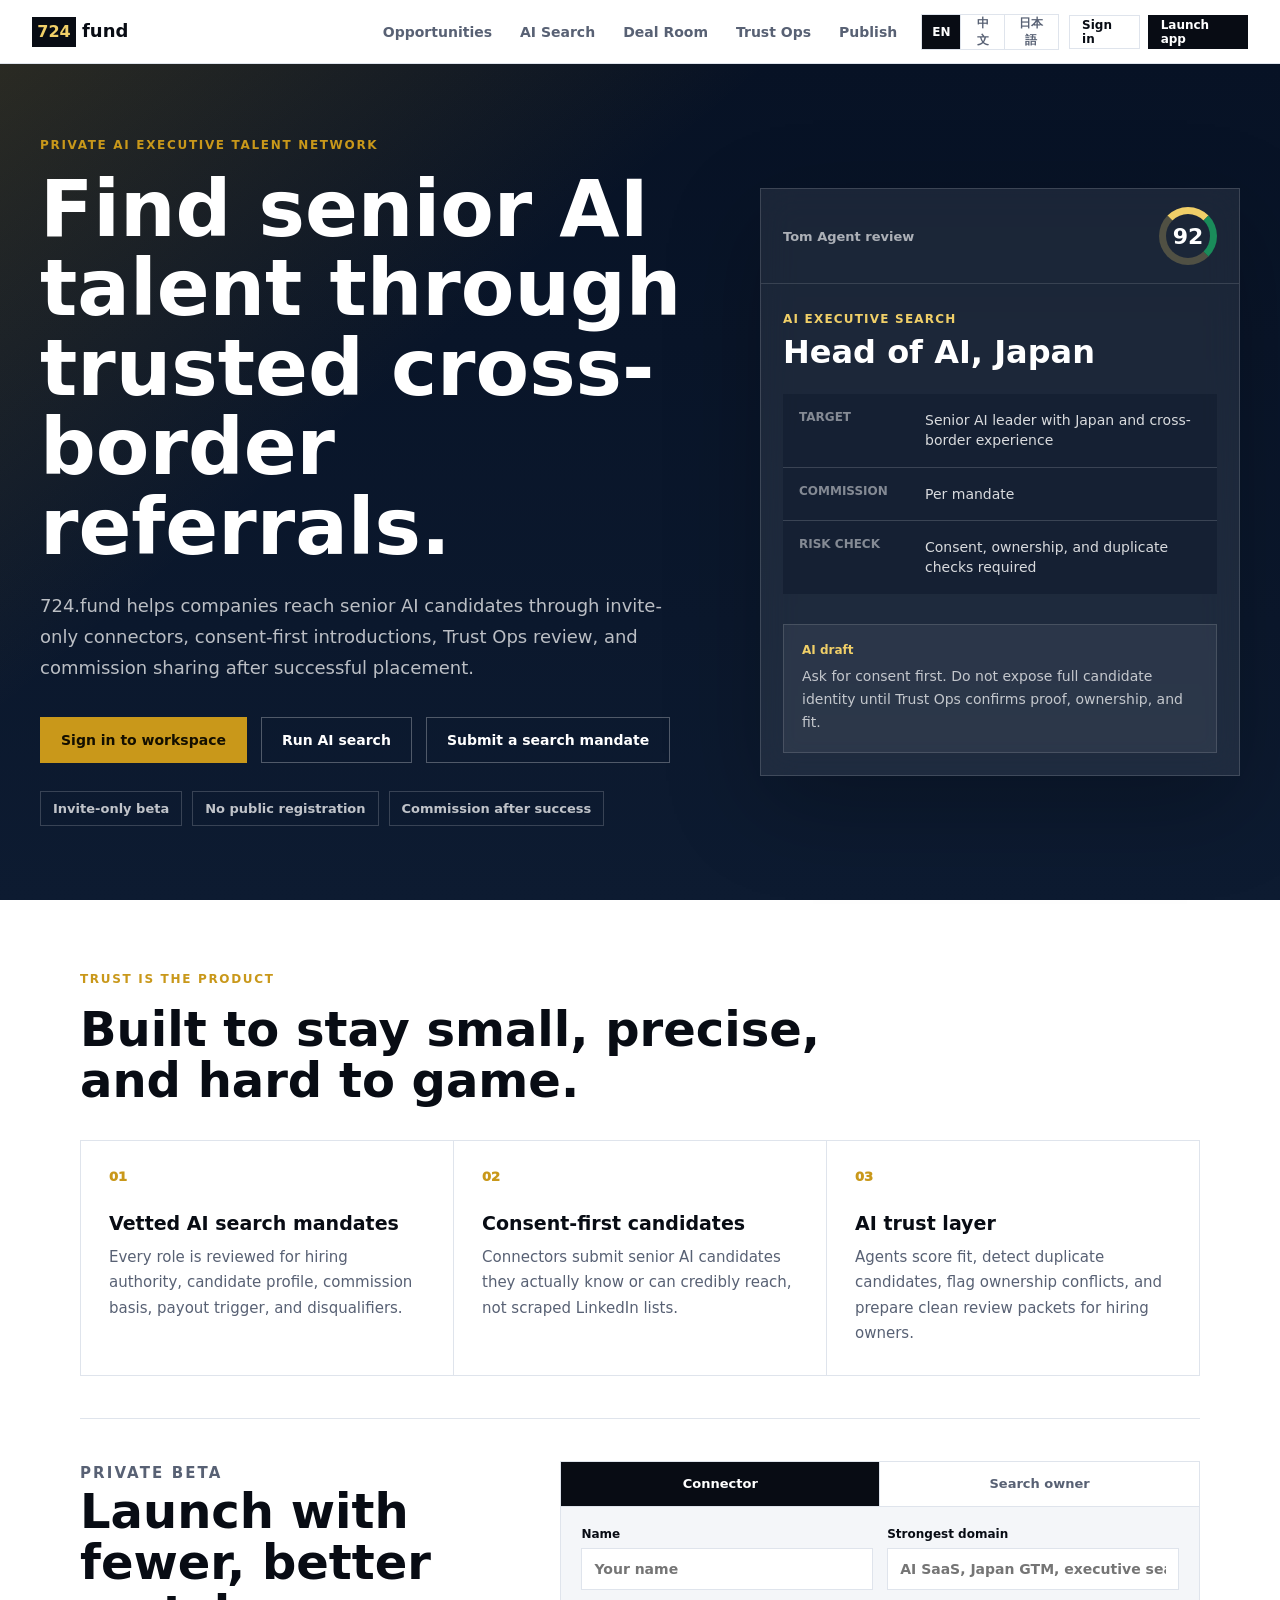
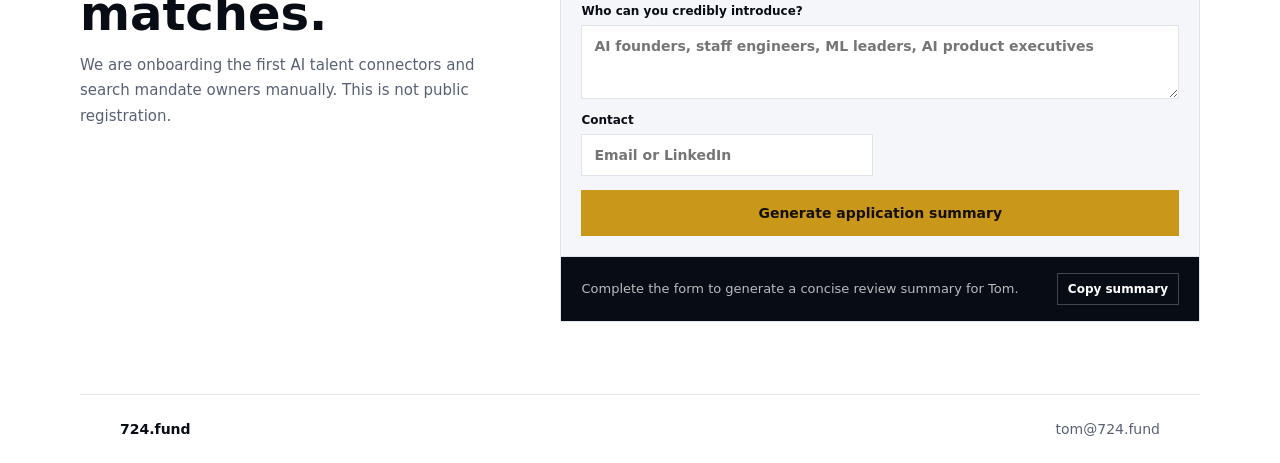
==== commit fcba7d47: "Add AI talent search copilot" ====
--- a/index.html
+++ b/index.html
@@ -8,10 +8,10 @@
       content="default-src 'self'; script-src 'self'; style-src 'self'; img-src 'self' data:; font-src 'self'; connect-src 'none'; object-src 'none'; base-uri 'none'; form-action 'self'"
     />
     <meta name="referrer" content="no-referrer" />
-    <title>724.fund - Trusted opportunity network</title>
+    <title>724.fund - Private AI executive talent network</title>
     <meta
       name="description"
-      content="724.fund is an AI-native trusted opportunity network for high-value business and talent referrals."
+      content="724.fund is an invite-only AI executive talent referral network for cross-border recruiting and consent-first candidate introductions."
     />
     <link rel="stylesheet" href="styles.css" />
   </head>
@@ -24,7 +24,7 @@
 
       <nav class="nav" aria-label="Primary">
         <a href="opportunities.html">Opportunities</a>
-        <a href="linkedin.html">LinkedIn</a>
+        <a href="talent-search.html">AI Search</a>
         <a href="deal-room.html">Deal Room</a>
         <a href="trust.html">Trust Ops</a>
         <a href="publish.html">Publish</a>
@@ -46,20 +46,20 @@
     <main id="top">
       <section class="hero">
         <div class="hero-copy">
-          <p class="eyebrow" data-i18n="hero.eyebrow">AI-native trusted opportunity network</p>
-          <h1 data-i18n="hero.title">Trusted introductions for high-value business and talent opportunities.</h1>
+          <p class="eyebrow" data-i18n="hero.eyebrow">Private AI executive talent network</p>
+          <h1 data-i18n="hero.title">Find senior AI talent through trusted cross-border referrals.</h1>
           <p class="lede" data-i18n="hero.lede">
-            724.fund turns access, judgment, and trust into a 24/7 opportunity agent. Curated opportunities, verified connectors, consent-first referrals, and staged rewards.
+            724.fund helps companies reach senior AI candidates through invite-only connectors, consent-first introductions, Trust Ops review, and commission sharing after successful placement.
           </p>
           <div class="hero-actions">
             <a class="button button-primary" href="login.html" data-i18n="hero.loginCta">Sign in to workspace</a>
-            <a class="button button-secondary" href="opportunities.html" data-i18n="hero.connectorCta">Browse opportunities</a>
-            <a class="button button-secondary" href="publish.html" data-i18n="hero.publisherCta">Publish an opportunity</a>
+            <a class="button button-secondary" href="talent-search.html" data-i18n="hero.connectorCta">Run AI search</a>
+            <a class="button button-secondary" href="publish.html" data-i18n="hero.publisherCta">Submit a search mandate</a>
           </div>
           <div class="principles" aria-label="Principles">
             <span data-i18n="hero.p1">Invite-only beta</span>
-            <span data-i18n="hero.p2">No cold lead spam</span>
-            <span data-i18n="hero.p3">AI trust scoring</span>
+            <span data-i18n="hero.p2">No public registration</span>
+            <span data-i18n="hero.p3">Commission after success</span>
           </div>
         </div>
 
@@ -69,27 +69,27 @@
             <strong>92</strong>
           </div>
           <div class="opportunity">
-            <p data-i18n="preview.type">Senior talent referral</p>
-            <h2 data-i18n="preview.title">VP Sales, Japan</h2>
+            <p data-i18n="preview.type">AI executive search</p>
+            <h2 data-i18n="preview.title">Head of AI, Japan</h2>
             <dl>
               <div>
                 <dt data-i18n="preview.target">Target</dt>
-                <dd data-i18n="preview.targetValue">Enterprise GTM leader with Japan network</dd>
+                <dd data-i18n="preview.targetValue">Senior AI leader with Japan and cross-border experience</dd>
               </div>
               <div>
-                <dt data-i18n="preview.reward">Reward</dt>
-                <dd>$8k - $30k</dd>
+                <dt data-i18n="preview.reward">Commission</dt>
+                <dd>Per mandate</dd>
               </div>
               <div>
                 <dt data-i18n="preview.risk">Risk check</dt>
-                <dd data-i18n="preview.riskValue">Consent and non-compete required</dd>
+                <dd data-i18n="preview.riskValue">Consent, ownership, and duplicate checks required</dd>
               </div>
             </dl>
           </div>
           <div class="agent-note">
             <span data-i18n="preview.noteLabel">AI draft</span>
             <p data-i18n="preview.note">
-              Ask for consent first. Share the opportunity anonymously until the candidate confirms interest.
+              Ask for consent first. Do not expose full candidate identity until Trust Ops confirms proof, ownership, and fit.
             </p>
           </div>
         </aside>
@@ -104,18 +104,18 @@
         <div class="trust-grid">
           <article>
             <span>01</span>
-            <h3 data-i18n="trust.card1Title">Curated opportunities</h3>
-            <p data-i18n="trust.card1Text">Every opportunity is reviewed for budget, legitimacy, target clarity, and reward terms before it reaches connectors.</p>
+            <h3 data-i18n="trust.card1Title">Vetted AI search mandates</h3>
+            <p data-i18n="trust.card1Text">Every role is reviewed for hiring authority, candidate profile, commission basis, payout trigger, and disqualifiers.</p>
           </article>
           <article>
             <span>02</span>
-            <h3 data-i18n="trust.card2Title">Consent-first referrals</h3>
-            <p data-i18n="trust.card2Text">Connectors submit people they can credibly reach, with consent and relationship context, not scraped contact lists.</p>
+            <h3 data-i18n="trust.card2Title">Consent-first candidates</h3>
+            <p data-i18n="trust.card2Text">Connectors submit senior AI candidates they actually know or can credibly reach, not scraped LinkedIn lists.</p>
           </article>
           <article id="ai">
             <span>03</span>
             <h3 data-i18n="trust.card3Title">AI trust layer</h3>
-            <p data-i18n="trust.card3Text">Agents score fit, detect duplicates, flag weak submissions, and prepare clean review packets for opportunity owners.</p>
+            <p data-i18n="trust.card3Text">Agents score fit, detect duplicate candidates, flag ownership conflicts, and prepare clean review packets for hiring owners.</p>
           </article>
         </div>
 
@@ -124,7 +124,7 @@
             <p class="eyebrow" data-i18n="apply.eyebrow">Private beta</p>
             <h2 data-i18n="apply.title">Launch with fewer, better matches.</h2>
             <p data-i18n="apply.text">
-              We are onboarding the first high-quality connectors and opportunity owners manually.
+              We are onboarding the first AI talent connectors and search mandate owners manually. This is not public registration.
             </p>
           </div>
 
@@ -145,7 +145,7 @@
               </label>
               <label class="full">
                 <span data-i18n="form.network">Who can you credibly introduce?</span>
-                <textarea name="network" rows="3" data-i18n-placeholder="form.networkPlaceholder" placeholder="CIOs, CFOs, VP Sales, founders, investors"></textarea>
+                <textarea name="network" rows="3" data-i18n-placeholder="form.networkPlaceholder" placeholder="AI founders, staff engineers, ML leaders, AI product executives"></textarea>
               </label>
               <label>
                 <span data-i18n="form.contact">Contact</span>
@@ -157,15 +157,15 @@
             <form class="apply-form" data-panel="publisher">
               <label>
                 <span data-i18n="form.opportunity">Opportunity</span>
-                <input name="opportunity" type="text" data-i18n-placeholder="form.opportunityPlaceholder" placeholder="VP Sales Japan / Enterprise AI intro" />
+                <input name="opportunity" type="text" data-i18n-placeholder="form.opportunityPlaceholder" placeholder="Head of AI Japan / Principal ML Engineer" />
               </label>
               <label>
-                <span data-i18n="form.target">Target profile</span>
-                <input name="target" type="text" data-i18n-placeholder="form.targetPlaceholder" placeholder="Who exactly should be introduced?" />
+                <span data-i18n="form.target">Candidate profile</span>
+                <input name="target" type="text" data-i18n-placeholder="form.targetPlaceholder" placeholder="Which AI candidates should be introduced?" />
               </label>
               <label class="full">
-                <span data-i18n="form.reward">Reward terms</span>
-                <input name="reward" type="text" data-i18n-placeholder="form.rewardPlaceholder" placeholder="$1k qualified meeting + success reward" />
+                <span data-i18n="form.reward">Commission terms</span>
+                <input name="reward" type="text" data-i18n-placeholder="form.rewardPlaceholder" placeholder="20% of paid search fee after successful hire" />
               </label>
               <label>
                 <span data-i18n="form.contact">Contact</span>
--- a/styles.css
+++ b/styles.css
@@ -876,6 +876,88 @@
   padding: 18px;
   color: var(--muted);
   line-height: 1.7;
+}
+
+.search-layout {
+  display: grid;
+  width: min(1180px, 100%);
+  grid-template-columns: minmax(0, 0.92fr) minmax(340px, 0.58fr);
+  gap: 18px;
+  align-items: stretch;
+  margin: 0 auto 18px;
+}
+
+.search-console textarea {
+  min-height: 180px;
+}
+
+.search-output {
+  display: flex;
+  flex-direction: column;
+}
+
+.compact-list {
+  margin-top: auto;
+}
+
+.compact-list div {
+  padding: 13px;
+}
+
+.compact-list strong {
+  max-width: 62%;
+  text-align: right;
+  line-height: 1.4;
+}
+
+.result-grid {
+  display: grid;
+  width: min(1180px, 100%);
+  grid-template-columns: repeat(2, minmax(0, 1fr));
+  gap: 18px;
+  margin: 0 auto;
+}
+
+.path-list {
+  display: grid;
+  gap: 12px;
+}
+
+.path-card {
+  display: grid;
+  gap: 10px;
+  border: 1px solid var(--line);
+  background: #fbfcfe;
+  padding: 18px;
+}
+
+.path-card h3,
+.path-card p {
+  margin-bottom: 0;
+}
+
+.path-card .button {
+  width: fit-content;
+  margin-top: 4px;
+}
+
+.compliance-note {
+  margin-top: 18px;
+  border: 1px solid var(--line);
+  background: #fbfcfe;
+  padding: 16px;
+}
+
+.compliance-note strong {
+  display: block;
+  margin-bottom: 8px;
+}
+
+.compliance-note p {
+  margin-bottom: 0;
+  color: var(--muted);
+  font-size: 13px;
+  line-height: 1.6;
 }
 
 .auth-page {
@@ -1061,6 +1143,8 @@
   .apply-panel,
   .opportunity-board,
   .two-column,
+  .search-layout,
+  .result-grid,
   .deal-layout,
   .pipeline,
   .metric-grid,
@@ -1249,4 +1333,13 @@
   .pipeline-column {
     min-height: auto;
   }
-}
+
+  .compact-list strong {
+    max-width: none;
+    text-align: left;
+  }
+
+  .path-card .button {
+    width: 100%;
+  }
+}
